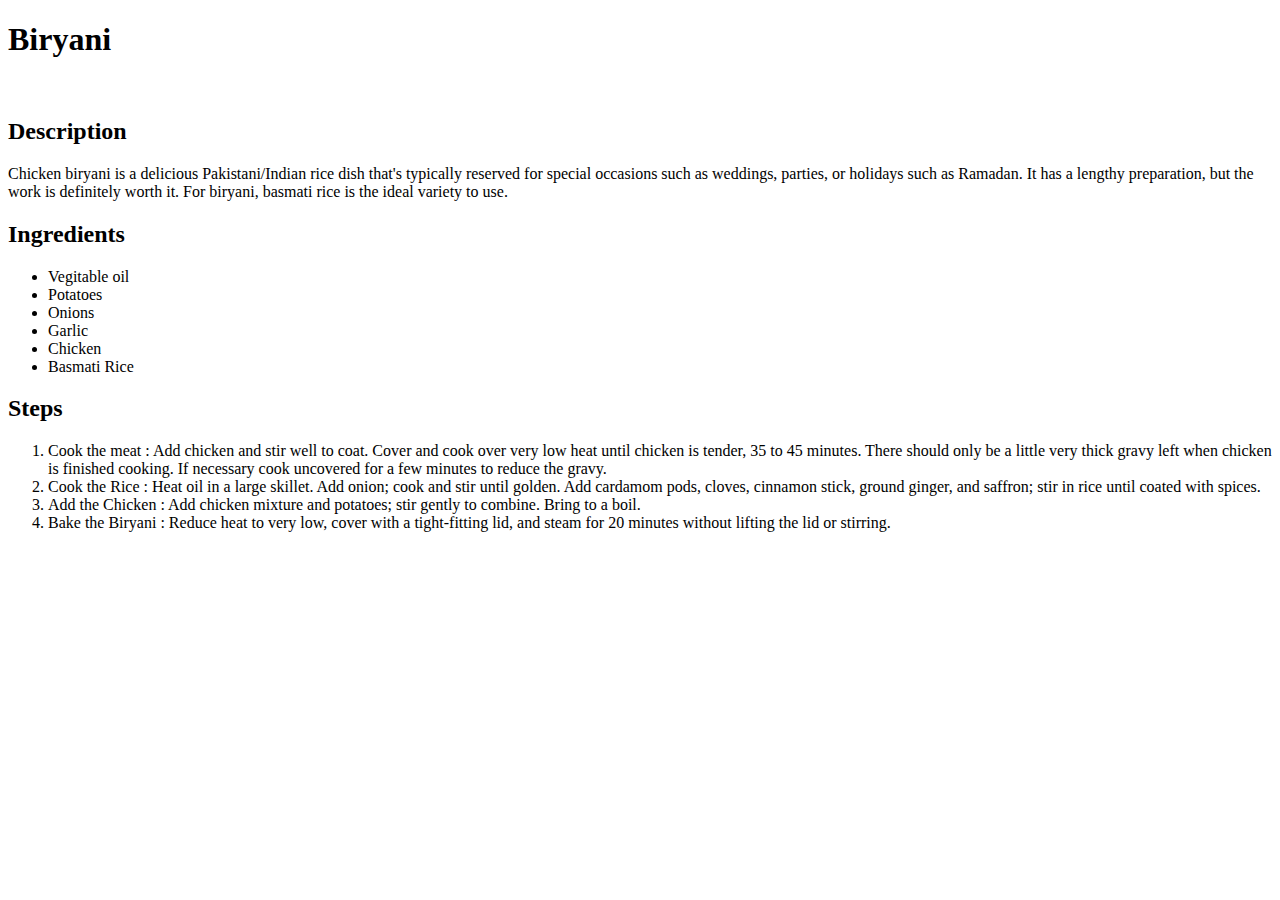
==== recipes/biryani.html @ cabbf5bc "Updated two more recipes such as lasagna and chocochipcookies" ====
<!DOCTYPE html>
<html lang="en">

<head>
    <meta charset="UTF-8">
    <meta http-equiv="X-UA-Compatible" content="IE=edge">
    <meta name="viewport" content="width=device-width, initial-scale=1.0">
    <title>Document</title>
</head>

<body>
    <h1>Biryani</h1>
    <img src="https://www.allrecipes.com/thmb/nJkbnPUIiUxOSGAZgNrs7k6K8qI=/1500x0/filters:no_upscale():max_bytes(150000):strip_icc()/RM_16102_ChickenBiryani_ddmfs_3x4_5315-236dfbbc7965498cac20b87797841b69.jpg"
        alt="">
    <h2>Description</h2>
    <p>Chicken biryani is a delicious Pakistani/Indian rice dish that's typically reserved for special occasions such as
    weddings, parties, or holidays such as Ramadan. It has a lengthy preparation, but the work is definitely worth it. For
    biryani, basmati rice is the ideal variety to use.</p>
    <h2>Ingredients</h1>
    <ul>
        <li>Vegitable oil</li>
        <li>Potatoes</li>
        <li>Onions</li>
        <li>Garlic</li>
        <li>Chicken</li>
        <li>Basmati Rice</li>
    </ul>
    <h2>Steps</h2>
    <ol>
        <li>Cook the meat : Add chicken and stir well to coat. Cover and cook over very low heat until chicken is tender, 35 to 45 minutes. There should only be a little very thick gravy left when chicken is finished cooking. If necessary cook uncovered for a few
        minutes to reduce the gravy.</li>
        <li>Cook the Rice : Heat oil in a large skillet. Add onion; cook and stir until golden. Add cardamom pods, cloves, cinnamon stick, ground ginger, and saffron; stir in rice until coated with spices.</li>
        <li>Add the Chicken : Add chicken mixture and potatoes; stir gently to combine. Bring to a boil.</li>
        <li>Bake the Biryani : Reduce heat to very low, cover with a tight-fitting lid, and steam for 20 minutes without lifting the lid or stirring.</li>
    </ol>
</body>

</html>
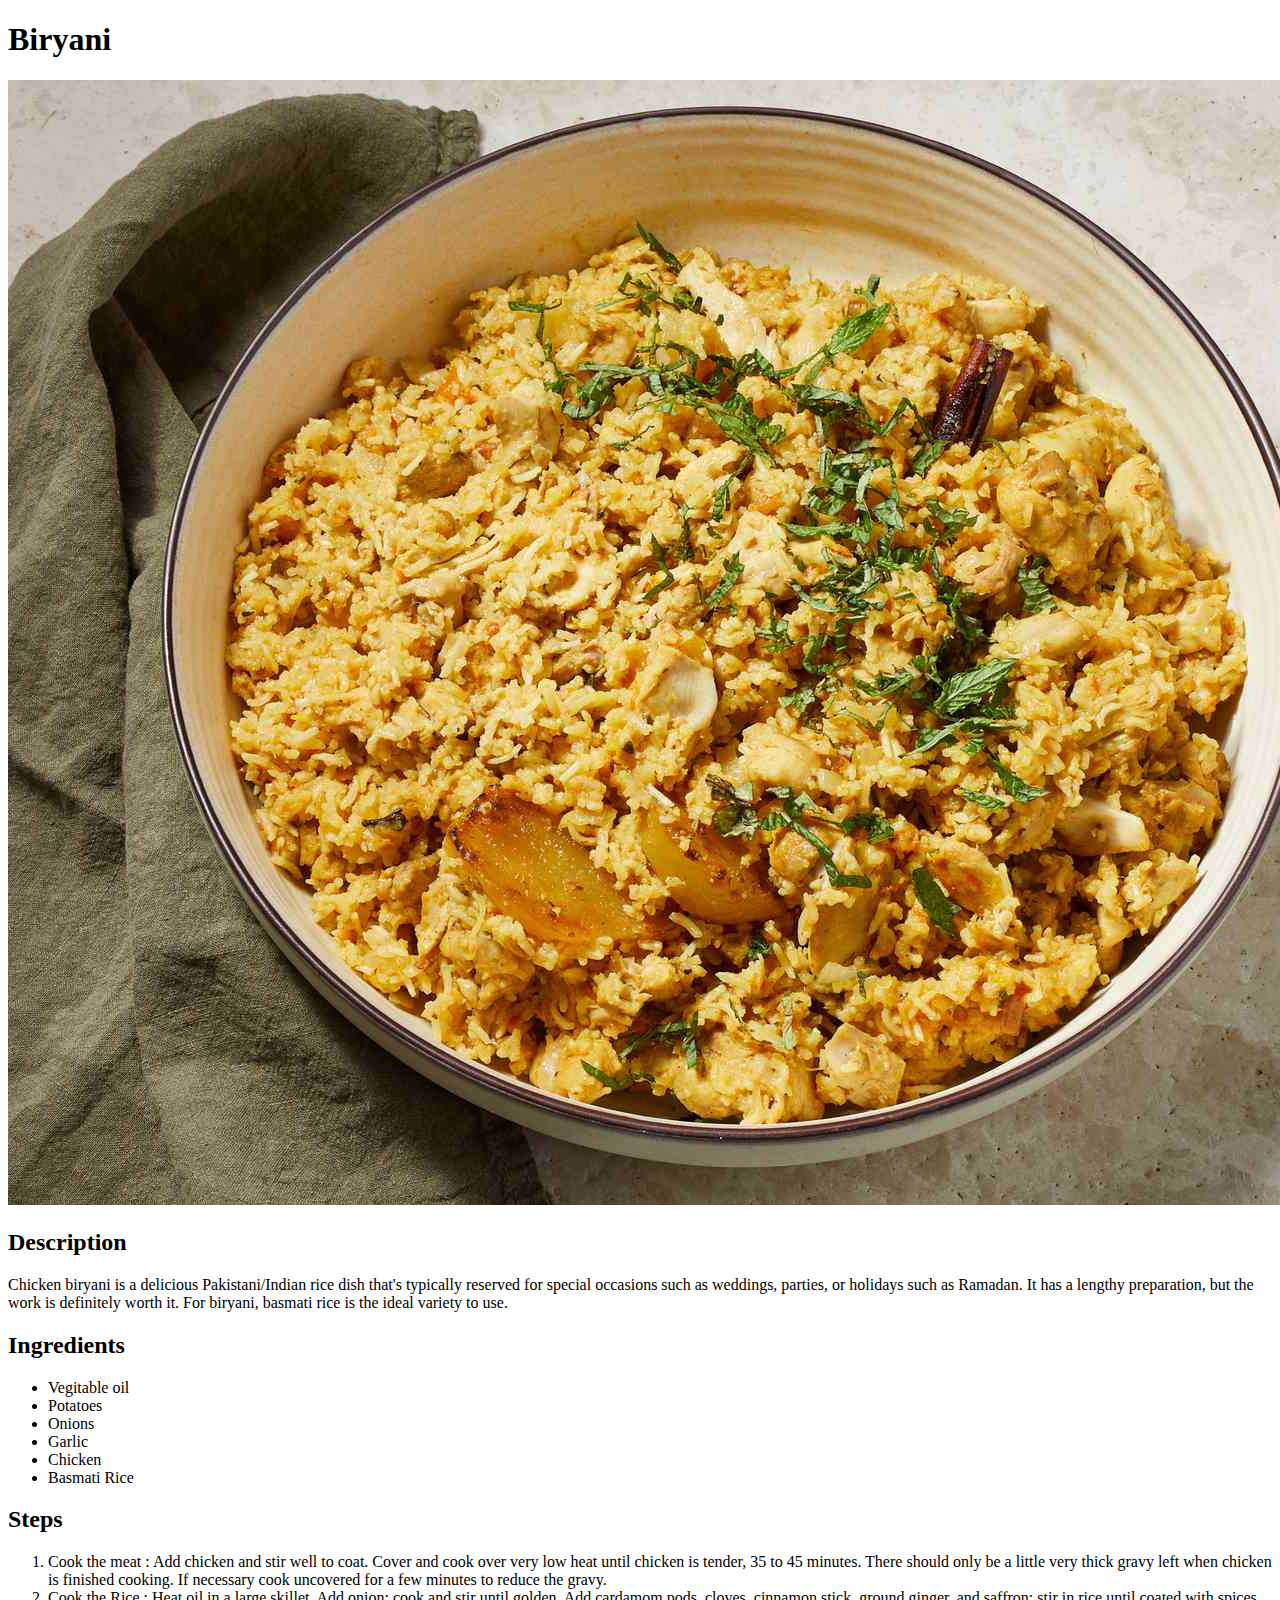
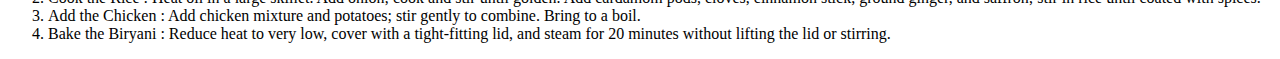
==== commit c7f2d7c7: "Updated images from local and included the local folder" ====
--- a/recipes/biryani.html
+++ b/recipes/biryani.html
@@ -10,7 +10,7 @@
 
 <body>
     <h1>Biryani</h1>
-    <img src="https://www.allrecipes.com/thmb/nJkbnPUIiUxOSGAZgNrs7k6K8qI=/1500x0/filters:no_upscale():max_bytes(150000):strip_icc()/RM_16102_ChickenBiryani_ddmfs_3x4_5315-236dfbbc7965498cac20b87797841b69.jpg"
+    <img src="/images/biryani.jpg"
         alt="">
     <h2>Description</h2>
     <p>Chicken biryani is a delicious Pakistani/Indian rice dish that's typically reserved for special occasions such as
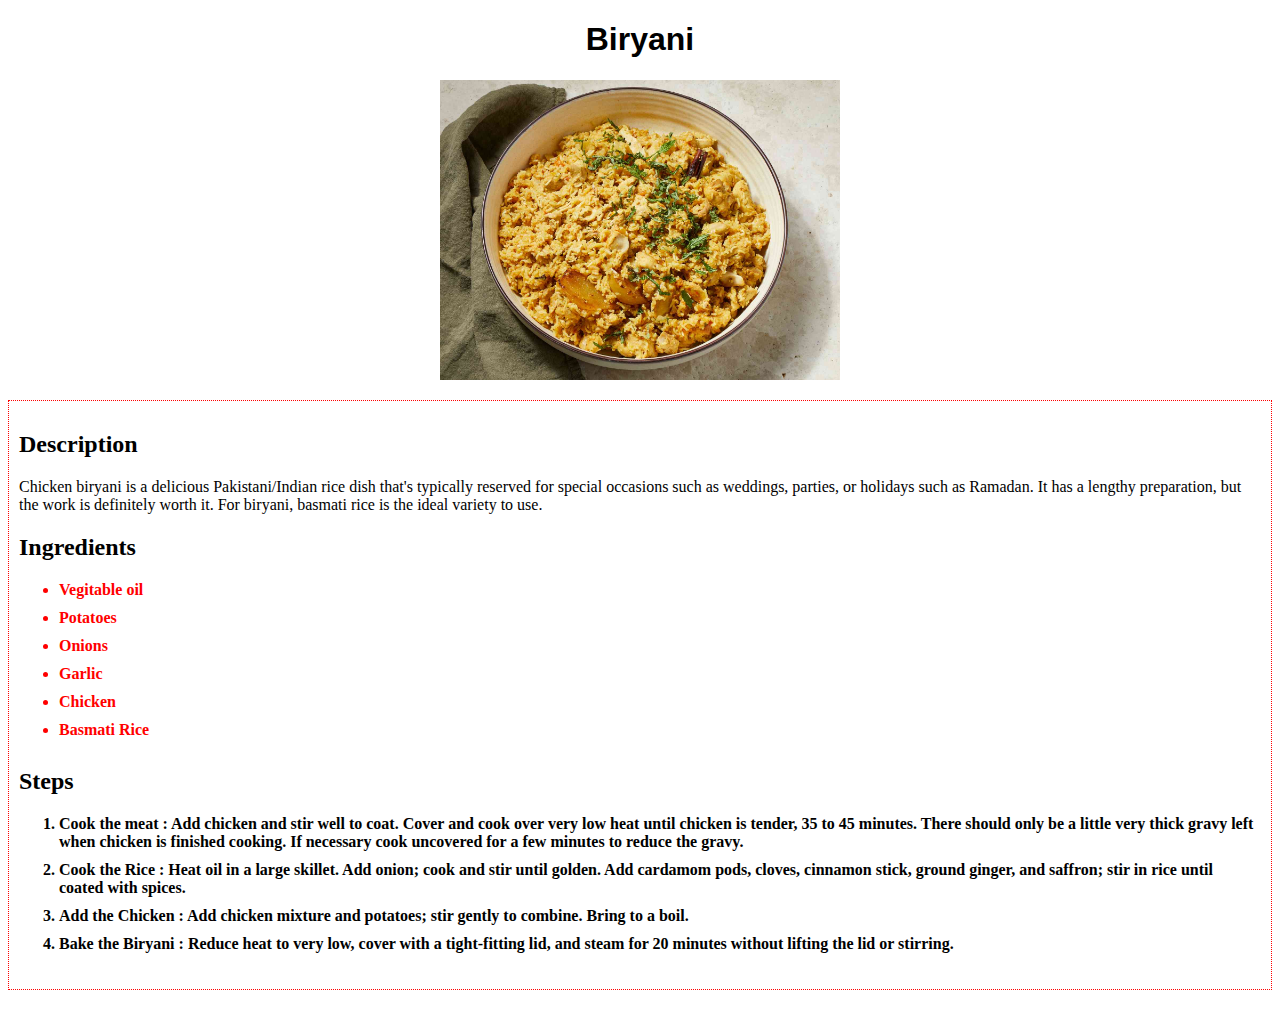
==== commit f7880e43: "Updated the website with new layouts" ====
--- a/recipes/biryani.html
+++ b/recipes/biryani.html
@@ -6,33 +6,42 @@
     <meta http-equiv="X-UA-Compatible" content="IE=edge">
     <meta name="viewport" content="width=device-width, initial-scale=1.0">
     <title>Document</title>
+    <link rel="stylesheet" href="/style.css">
 </head>
 
 <body>
     <h1>Biryani</h1>
     <img src="/images/biryani.jpg"
         alt="">
-    <h2>Description</h2>
-    <p>Chicken biryani is a delicious Pakistani/Indian rice dish that's typically reserved for special occasions such as
-    weddings, parties, or holidays such as Ramadan. It has a lengthy preparation, but the work is definitely worth it. For
-    biryani, basmati rice is the ideal variety to use.</p>
-    <h2>Ingredients</h1>
-    <ul>
-        <li>Vegitable oil</li>
-        <li>Potatoes</li>
-        <li>Onions</li>
-        <li>Garlic</li>
-        <li>Chicken</li>
-        <li>Basmati Rice</li>
-    </ul>
-    <h2>Steps</h2>
-    <ol>
-        <li>Cook the meat : Add chicken and stir well to coat. Cover and cook over very low heat until chicken is tender, 35 to 45 minutes. There should only be a little very thick gravy left when chicken is finished cooking. If necessary cook uncovered for a few
-        minutes to reduce the gravy.</li>
-        <li>Cook the Rice : Heat oil in a large skillet. Add onion; cook and stir until golden. Add cardamom pods, cloves, cinnamon stick, ground ginger, and saffron; stir in rice until coated with spices.</li>
-        <li>Add the Chicken : Add chicken mixture and potatoes; stir gently to combine. Bring to a boil.</li>
-        <li>Bake the Biryani : Reduce heat to very low, cover with a tight-fitting lid, and steam for 20 minutes without lifting the lid or stirring.</li>
-    </ol>
+        <div class="container">
+                <h2>Description</h2>
+                <p>Chicken biryani is a delicious Pakistani/Indian rice dish that's typically reserved for special occasions such as
+                    weddings, parties, or holidays such as Ramadan. It has a lengthy preparation, but the work is definitely worth it.
+                    For
+                    biryani, basmati rice is the ideal variety to use.</p>
+                <h2>Ingredients</h1>
+                    <ul id="birynai">
+                        <li>Vegitable oil</li>
+                        <li>Potatoes</li>
+                        <li>Onions</li>
+                        <li>Garlic</li>
+                        <li>Chicken</li>
+                        <li>Basmati Rice</li>
+                    </ul>
+                    <h2>Steps</h2>
+                    <ol>
+                        <li>Cook the meat : Add chicken and stir well to coat. Cover and cook over very low heat until chicken is
+                            tender, 35 to 45 minutes. There should only be a little very thick gravy left when chicken is finished
+                            cooking. If necessary cook uncovered for a few
+                            minutes to reduce the gravy.</li>
+                        <li>Cook the Rice : Heat oil in a large skillet. Add onion; cook and stir until golden. Add cardamom pods,
+                            cloves, cinnamon stick, ground ginger, and saffron; stir in rice until coated with spices.</li>
+                        <li>Add the Chicken : Add chicken mixture and potatoes; stir gently to combine. Bring to a boil.</li>
+                        <li>Bake the Biryani : Reduce heat to very low, cover with a tight-fitting lid, and steam for 20 minutes without
+                            lifting the lid or stirring.</li>
+                    </ol>
+        </div>
+
 </body>
 
 </html>--- a/style.css
+++ b/style.css
@@ -0,0 +1,37 @@
+h1{
+    text-align: center;
+    font-family: 'Trebuchet MS', 'Lucida Sans Unicode', 'Lucida Grande', 'Lucida Sans', Arial, sans-serif;
+    font-weight: 800;
+
+}
+li{
+    color: red;
+    font-weight: bold;
+    padding-bottom: 10px;
+}
+a{
+    color: black;
+    background-color: rgba(255, 0, 0, 0.292);
+    text-decoration: none;
+}
+#middle{
+    background-color: greenyellow;
+}
+ol>li{
+    color: black;
+}
+#biryani>li{
+    color: black;
+}
+img{
+    width: 400px;
+    height: auto;
+    display: block;
+    margin: auto;
+
+}
+.container{
+    border: 1px dotted red;
+    padding: 10px;
+    margin: 20px auto;
+}